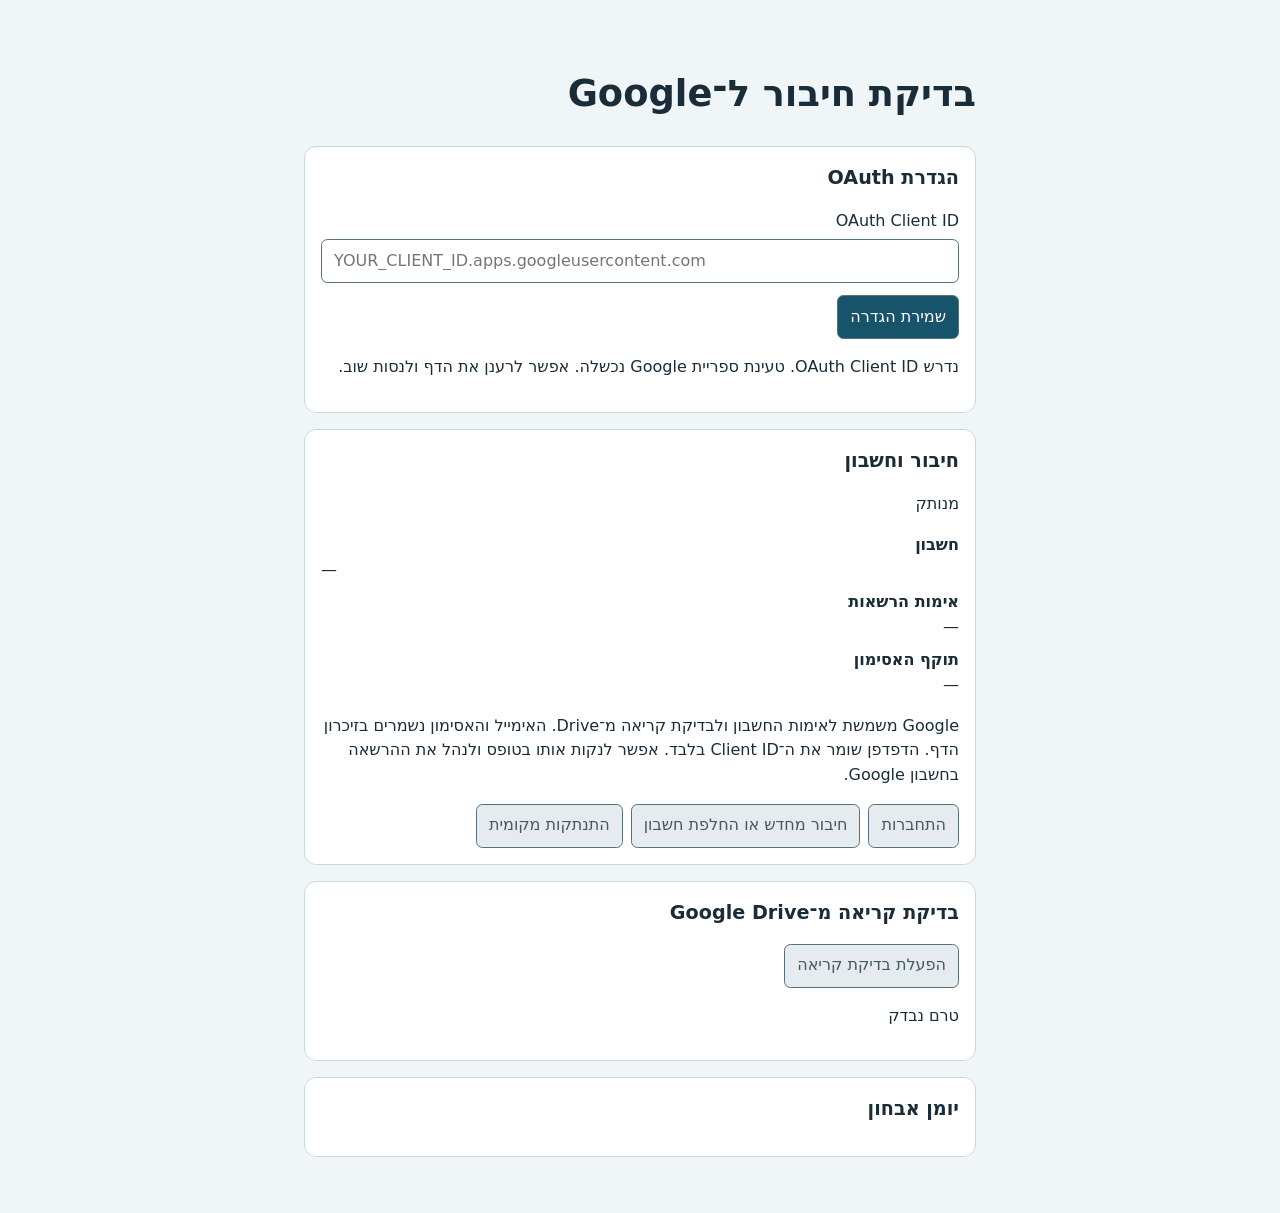
==== poc/index.html @ 7ae91c34 "Add Google OAuth diagnostic POC" ====
<!doctype html>
<html lang="he" dir="rtl">
<head>
  <meta charset="utf-8">
  <meta name="viewport" content="width=device-width, initial-scale=1">
  <meta http-equiv="Content-Security-Policy" content="default-src 'none'; script-src 'self' https://accounts.google.com/gsi/client; style-src 'self' https://accounts.google.com/gsi/style; connect-src https://accounts.google.com/gsi/ https://openidconnect.googleapis.com https://www.googleapis.com; frame-src https://accounts.google.com/gsi/; base-uri 'none'; form-action 'none'">
  <title>בדיקת חיבור ל־Google</title>
  <link rel="stylesheet" href="./style.css">
  <script type="module" src="./app.js"></script>
</head>
<body>
  <main>
    <h1>בדיקת חיבור ל־Google</h1>
    <section aria-labelledby="config-heading">
      <h2 id="config-heading">הגדרת OAuth</h2>
      <form id="config" autocomplete="off">
        <label for="client">OAuth Client ID</label>
        <input id="client" dir="ltr" spellcheck="false" placeholder="YOUR_CLIENT_ID.apps.googleusercontent.com">
        <button>שמירת הגדרה</button>
      </form>
      <p id="configuration" role="status"></p>
    </section>

    <section aria-labelledby="connection-heading">
      <h2 id="connection-heading">חיבור וחשבון</h2>
      <p id="status" role="status">מנותק</p>
      <dl>
        <dt>חשבון</dt><dd id="email" dir="auto">—</dd>
        <dt>אימות הרשאות</dt><dd id="scopes">—</dd>
        <dt>תוקף האסימון</dt><dd id="expiration">—</dd>
      </dl>
      <p>Google משמשת לאימות החשבון ולבדיקת קריאה מ־Drive. האימייל והאסימון נשמרים בזיכרון הדף. הדפדפן שומר את ה־Client ID בלבד. אפשר לנקות אותו בטופס ולנהל את ההרשאה בחשבון Google.</p>
      <div class="actions">
        <button id="connect" disabled>התחברות</button>
        <button id="reconnect" disabled>חיבור מחדש או החלפת חשבון</button>
        <button id="disconnect" disabled>התנתקות מקומית</button>
      </div>
    </section>

    <section aria-labelledby="drive-heading">
      <h2 id="drive-heading">בדיקת קריאה מ־Google Drive</h2>
      <button id="drive" disabled>הפעלת בדיקת קריאה</button>
      <p id="driveStatus" role="status">טרם נבדק</p>
    </section>

    <section aria-labelledby="log-heading">
      <h2 id="log-heading">יומן אבחון</h2>
      <ol id="log"></ol>
    </section>
  </main>
</body>
</html>
---- poc/style.css ----
:root {
  font: 100% / 1.55 system-ui, sans-serif;
  color: #192c37;
  background: #f0f5f7;
}

* { box-sizing: border-box; }

main {
  max-inline-size: 46rem;
  margin-inline: auto;
  padding: clamp(.75rem, 4vw, 2rem);
}

section {
  background: #fff;
  padding: 1rem;
  margin-block: 1rem;
  border: 1px solid #cad8df;
  border-radius: .75rem;
  overflow-wrap: anywhere;
}

h1 { font-size: clamp(1.5rem, 6vw, 2.3rem); }
h2 { margin-block-start: 0; font-size: 1.2rem; }
dt { font-weight: 650; }
dd { margin: 0 0 .5rem; text-align: start; }

input, button {
  max-inline-size: 100%;
  min-block-size: 44px;
  padding: .5rem .75rem;
  border: 1px solid #557180;
  border-radius: .4rem;
  font: inherit;
}

input { display: block; inline-size: 100%; margin-block: .35rem .75rem; }
button { color: #fff; background: #17536b; cursor: pointer; }
button:disabled { color: #455962; background: #e5ebee; cursor: default; }
:focus-visible { outline: 3px solid #136cb1; outline-offset: 2px; }
.actions { display: flex; flex-wrap: wrap; gap: .5rem; }
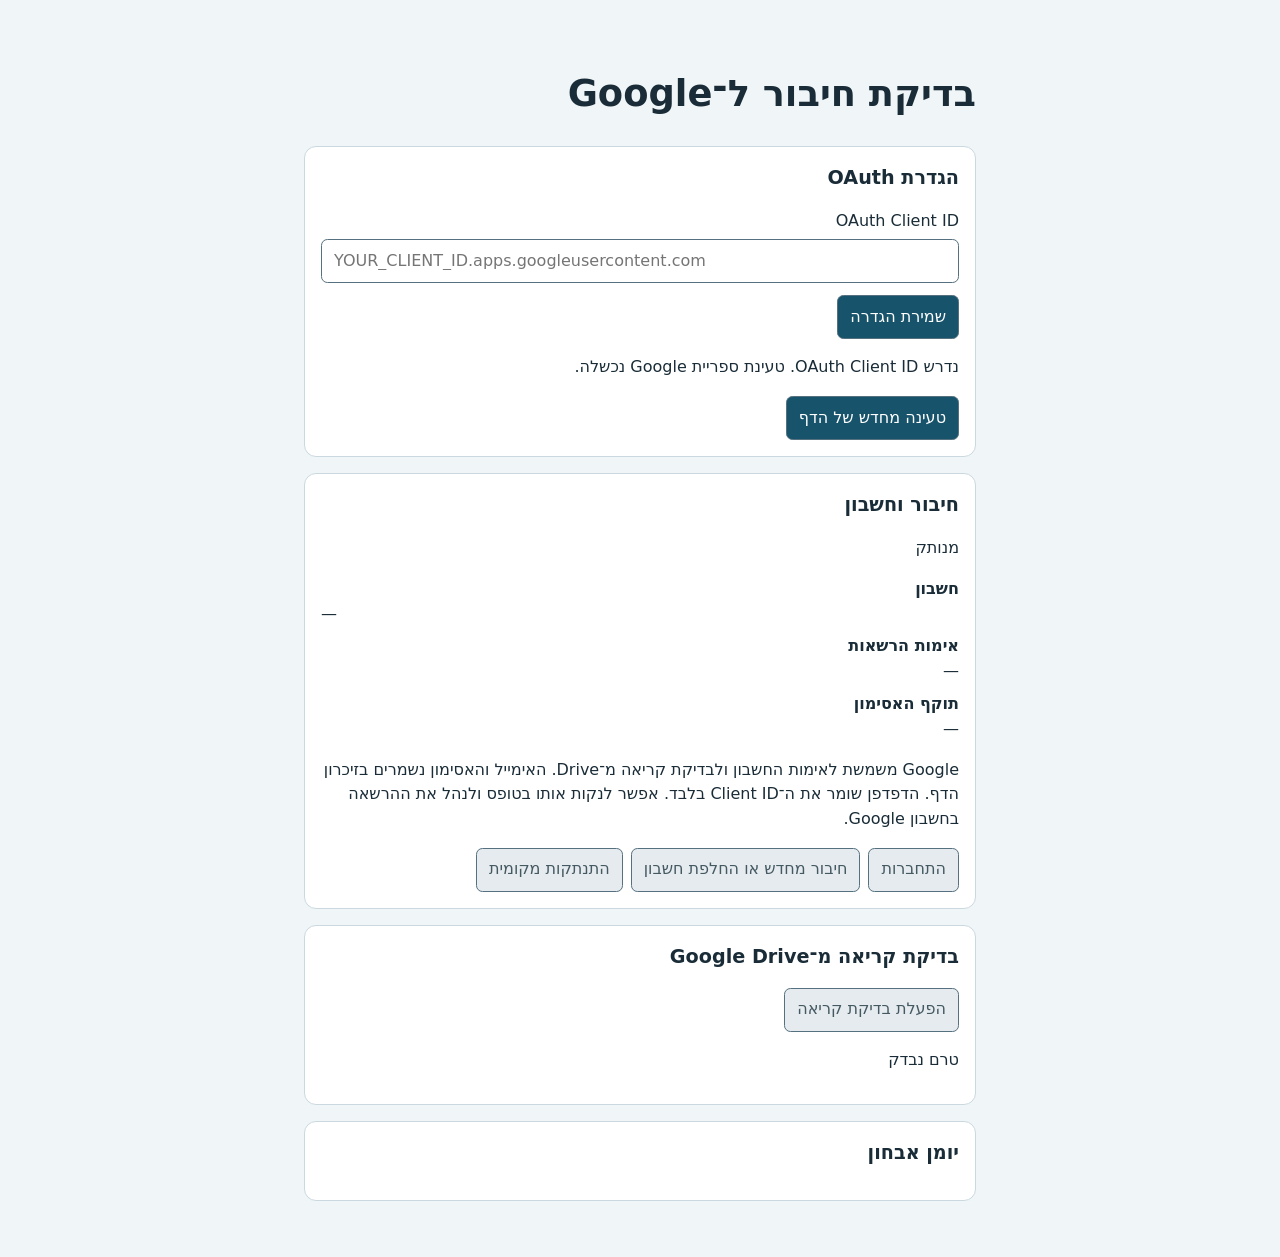
==== commit 2b01c020: "Make OAuth diagnostics recoverable and tests reproducible" ====
--- a/poc/index.html
+++ b/poc/index.html
@@ -19,6 +19,7 @@
         <button>שמירת הגדרה</button>
       </form>
       <p id="configuration" role="status"></p>
+      <button id="retryLibrary" hidden>טעינה מחדש של הדף</button>
     </section>
 
     <section aria-labelledby="connection-heading">
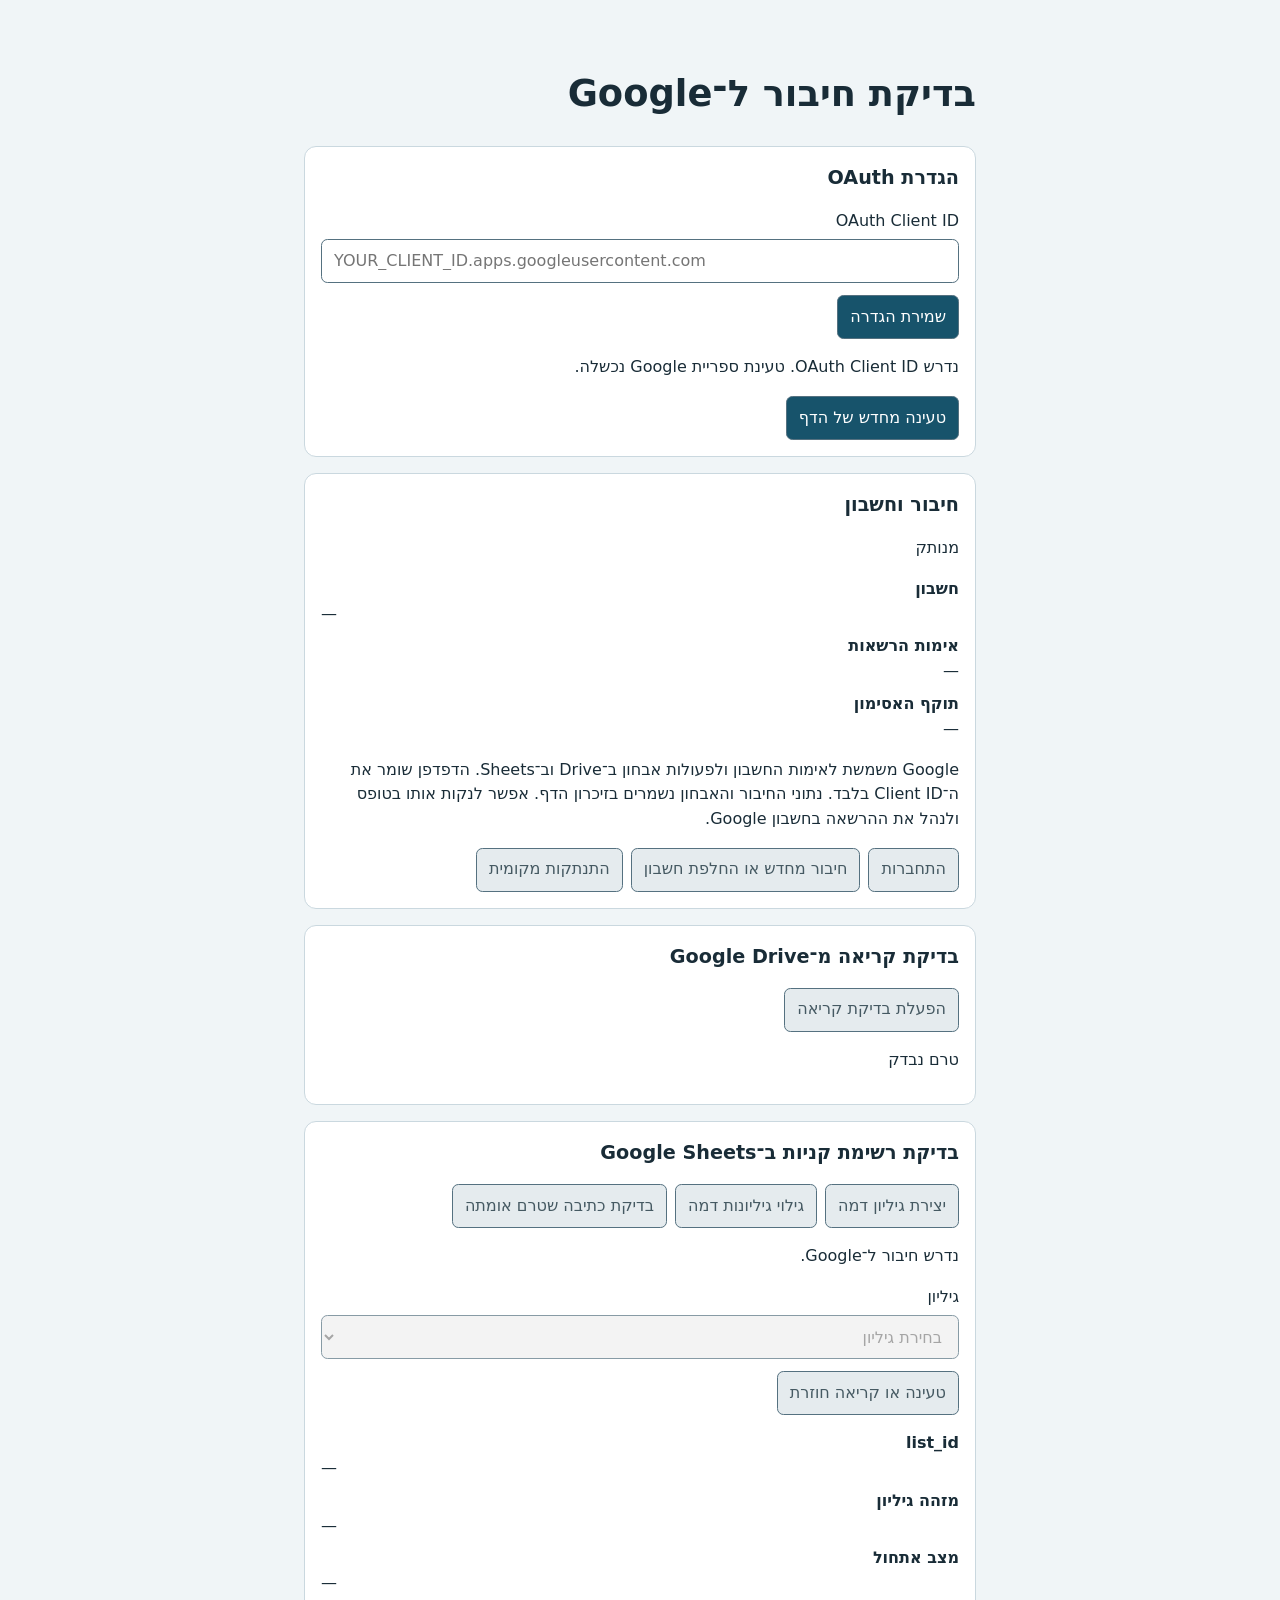
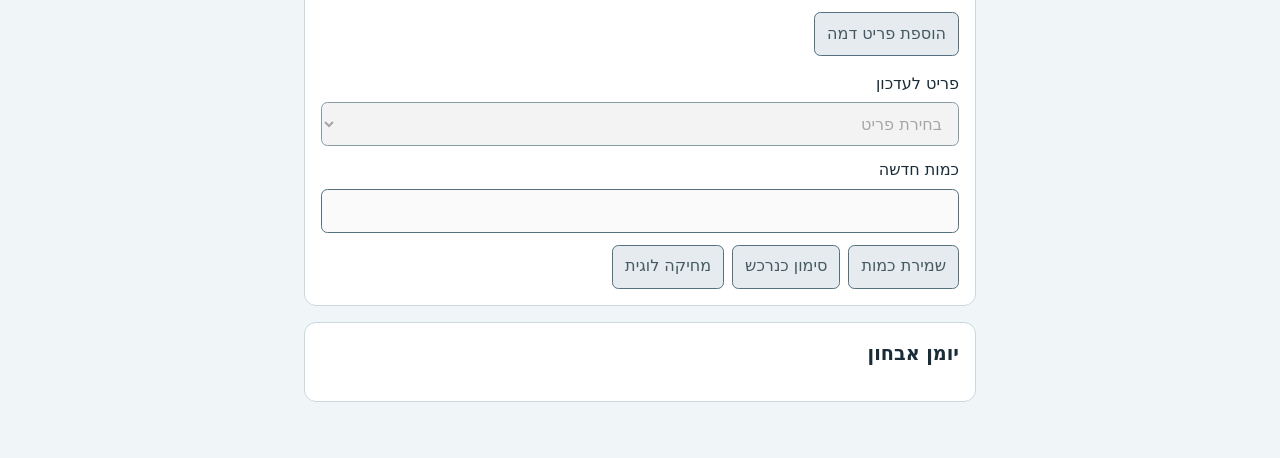
==== commit 91bfa826: "Add Google Sheets diagnostics to the shopping list POC" ====
--- a/poc/index.html
+++ b/poc/index.html
@@ -3,7 +3,7 @@
 <head>
   <meta charset="utf-8">
   <meta name="viewport" content="width=device-width, initial-scale=1">
-  <meta http-equiv="Content-Security-Policy" content="default-src 'none'; script-src 'self' https://accounts.google.com/gsi/client; style-src 'self' https://accounts.google.com/gsi/style; connect-src https://accounts.google.com/gsi/ https://openidconnect.googleapis.com https://www.googleapis.com; frame-src https://accounts.google.com/gsi/; base-uri 'none'; form-action 'none'">
+  <meta http-equiv="Content-Security-Policy" content="default-src 'none'; script-src 'self' https://accounts.google.com/gsi/client; style-src 'self' https://accounts.google.com/gsi/style; connect-src https://accounts.google.com/gsi/ https://openidconnect.googleapis.com https://www.googleapis.com https://sheets.googleapis.com; frame-src https://accounts.google.com/gsi/; base-uri 'none'; form-action 'none'">
   <title>בדיקת חיבור ל־Google</title>
   <link rel="stylesheet" href="./style.css">
   <script type="module" src="./app.js"></script>
@@ -30,7 +30,7 @@
         <dt>אימות הרשאות</dt><dd id="scopes">—</dd>
         <dt>תוקף האסימון</dt><dd id="expiration">—</dd>
       </dl>
-      <p>Google משמשת לאימות החשבון ולבדיקת קריאה מ־Drive. האימייל והאסימון נשמרים בזיכרון הדף. הדפדפן שומר את ה־Client ID בלבד. אפשר לנקות אותו בטופס ולנהל את ההרשאה בחשבון Google.</p>
+      <p>Google משמשת לאימות החשבון ולפעולות אבחון ב־Drive וב־Sheets. הדפדפן שומר את ה־Client ID בלבד. נתוני החיבור והאבחון נשמרים בזיכרון הדף. אפשר לנקות אותו בטופס ולנהל את ההרשאה בחשבון Google.</p>
       <div class="actions">
         <button id="connect" disabled>התחברות</button>
         <button id="reconnect" disabled>חיבור מחדש או החלפת חשבון</button>
@@ -44,6 +44,39 @@
       <p id="driveStatus" role="status">טרם נבדק</p>
     </section>
 
+    <section aria-labelledby="sheets-heading">
+      <h2 id="sheets-heading">בדיקת רשימת קניות ב־Google Sheets</h2>
+      <div class="actions">
+        <button id="sheetCreate" disabled>יצירת גיליון דמה</button>
+        <button id="sheetDiscover" disabled>גילוי גיליונות דמה</button>
+        <button id="sheetReconcile" disabled>בדיקת כתיבה שטרם אומתה</button>
+      </div>
+      <p id="sheetStatus" role="status">נדרש חיבור ל־Google.</p>
+      <p id="sheetPending" dir="auto"></p>
+      <label for="sheetSelect">גיליון</label>
+      <select id="sheetSelect" disabled><option value="">בחירת גיליון</option></select>
+      <div class="actions">
+        <button id="sheetLoad" disabled>טעינה או קריאה חוזרת</button>
+        <a id="sheetOpen" target="_blank" rel="noopener noreferrer" hidden>פתיחה ב־Google Sheets</a>
+      </div>
+      <dl>
+        <dt>list_id</dt><dd id="sheetListId" dir="auto">—</dd>
+        <dt>מזהה גיליון</dt><dd id="sheetId" dir="auto">—</dd>
+        <dt>מצב אתחול</dt><dd id="sheetInit" dir="auto">—</dd>
+      </dl>
+      <button id="sheetAppend" disabled>הוספת פריט דמה</button>
+      <ul id="sheetRows" aria-label="פריטים בגיליון"></ul>
+      <label for="sheetItem">פריט לעדכון</label>
+      <select id="sheetItem" disabled><option value="">בחירת פריט</option></select>
+      <label for="sheetQuantity">כמות חדשה</label>
+      <input id="sheetQuantity" type="number" step="any" inputmode="decimal" disabled>
+      <div class="actions">
+        <button id="sheetQuantitySave" disabled>שמירת כמות</button>
+        <button id="sheetComplete" disabled>סימון כנרכש</button>
+        <button id="sheetDelete" disabled>מחיקה לוגית</button>
+      </div>
+    </section>
+
     <section aria-labelledby="log-heading">
       <h2 id="log-heading">יומן אבחון</h2>
       <ol id="log"></ol>
--- a/poc/style.css
+++ b/poc/style.css
@@ -26,7 +26,7 @@
 dt { font-weight: 650; }
 dd { margin: 0 0 .5rem; text-align: start; }
 
-input, button {
+input, select, button {
   max-inline-size: 100%;
   min-block-size: 44px;
   padding: .5rem .75rem;
@@ -35,7 +35,7 @@
   font: inherit;
 }
 
-input { display: block; inline-size: 100%; margin-block: .35rem .75rem; }
+input, select { display: block; inline-size: 100%; margin-block: .35rem .75rem; }
 button { color: #fff; background: #17536b; cursor: pointer; }
 button:disabled { color: #455962; background: #e5ebee; cursor: default; }
 :focus-visible { outline: 3px solid #136cb1; outline-offset: 2px; }
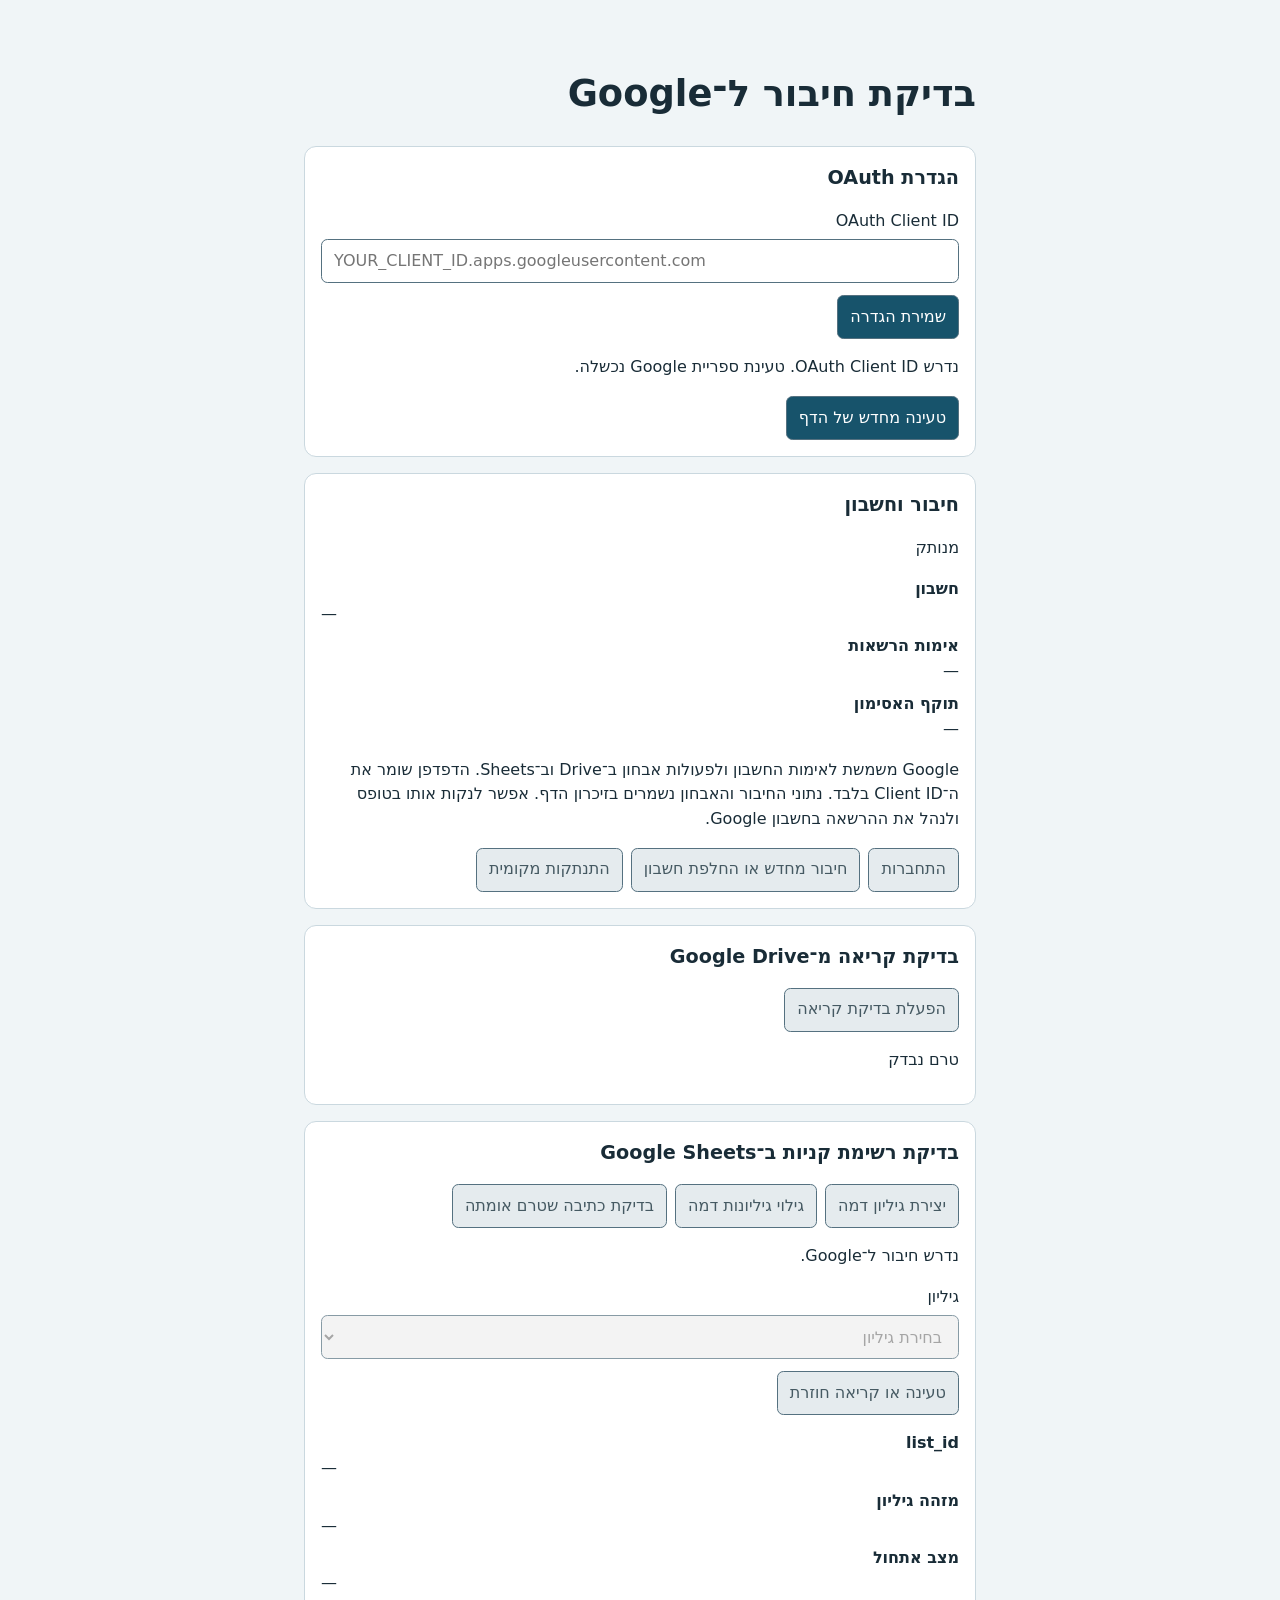
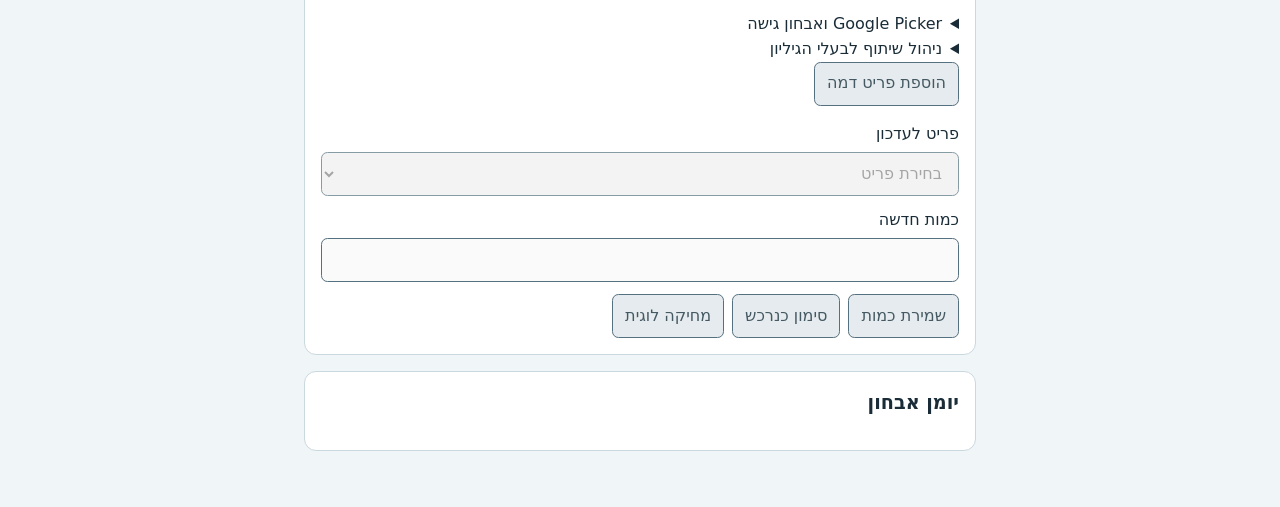
==== commit e98db974: "Add private Drive sharing and Picker diagnostics to POC" ====
--- a/poc/index.html
+++ b/poc/index.html
@@ -3,7 +3,7 @@
 <head>
   <meta charset="utf-8">
   <meta name="viewport" content="width=device-width, initial-scale=1">
-  <meta http-equiv="Content-Security-Policy" content="default-src 'none'; script-src 'self' https://accounts.google.com/gsi/client; style-src 'self' https://accounts.google.com/gsi/style; connect-src https://accounts.google.com/gsi/ https://openidconnect.googleapis.com https://www.googleapis.com https://sheets.googleapis.com; frame-src https://accounts.google.com/gsi/; base-uri 'none'; form-action 'none'">
+  <meta http-equiv="Content-Security-Policy" content="default-src 'none'; script-src 'self' https://accounts.google.com/gsi/client https://apis.google.com; style-src 'self' https://accounts.google.com/gsi/style; connect-src https://accounts.google.com/gsi/ https://openidconnect.googleapis.com https://www.googleapis.com https://sheets.googleapis.com; frame-src https://accounts.google.com/gsi/ https://docs.google.com https://drive.google.com; base-uri 'none'; form-action 'none'">
   <title>בדיקת חיבור ל־Google</title>
   <link rel="stylesheet" href="./style.css">
   <script type="module" src="./app.js"></script>
@@ -64,6 +64,43 @@
         <dt>מזהה גיליון</dt><dd id="sheetId" dir="auto">—</dd>
         <dt>מצב אתחול</dt><dd id="sheetInit" dir="auto">—</dd>
       </dl>
+      <details>
+        <summary>Google Picker ואבחון גישה</summary>
+        <label for="pickerProject">מספר פרויקט Google Cloud</label>
+        <input id="pickerProject" dir="ltr" inputmode="numeric" autocomplete="off">
+        <label for="pickerKey">מפתח API ציבורי ומוגבל ל־Picker</label>
+        <input id="pickerKey" dir="ltr" autocomplete="off" spellcheck="false">
+        <label for="probeId">מזהה גיליון לבדיקה לפני בחירה</label>
+        <input id="probeId" dir="ltr" autocomplete="off" spellcheck="false">
+        <div class="actions">
+          <button id="probe" disabled>בדיקת גישה ב־Drive</button>
+          <button id="picker" disabled>בחירת גיליון דרך Google Picker</button>
+        </div>
+        <p id="probeStatus" role="status" dir="auto"></p>
+        <p id="pickerStatus" role="status" dir="auto"></p>
+      </details>
+      <details>
+        <summary>ניהול שיתוף לבעלי הגיליון</summary>
+        <p id="sharingStatus" role="status"></p>
+        <button id="inspectPermissions" disabled>בדיקת הרשאות שיתוף</button>
+        <ul id="permissionSummary"></ul>
+        <form id="sharingForm" autocomplete="off">
+          <label for="recipient">כתובת אימייל של חשבון בדיקה</label>
+          <input id="recipient" type="email" dir="ltr" autocomplete="off" spellcheck="false" disabled>
+          <label for="permissionRole">תפקיד</label>
+          <select id="permissionRole" disabled>
+            <option value="reader">צופה</option>
+            <option value="writer">עורך</option>
+          </select>
+          <button id="share" disabled>מתן גישה לכתובת</button>
+        </form>
+        <label for="permissionSelect">הרשאת משתמש קיימת</label>
+        <select id="permissionSelect" disabled></select>
+        <div class="actions">
+          <button id="changePermission" disabled>שינוי לתפקיד שנבחר</button>
+          <button id="removePermission" disabled>הסרת גישה</button>
+        </div>
+      </details>
       <button id="sheetAppend" disabled>הוספת פריט דמה</button>
       <ul id="sheetRows" aria-label="פריטים בגיליון"></ul>
       <label for="sheetItem">פריט לעדכון</label>
